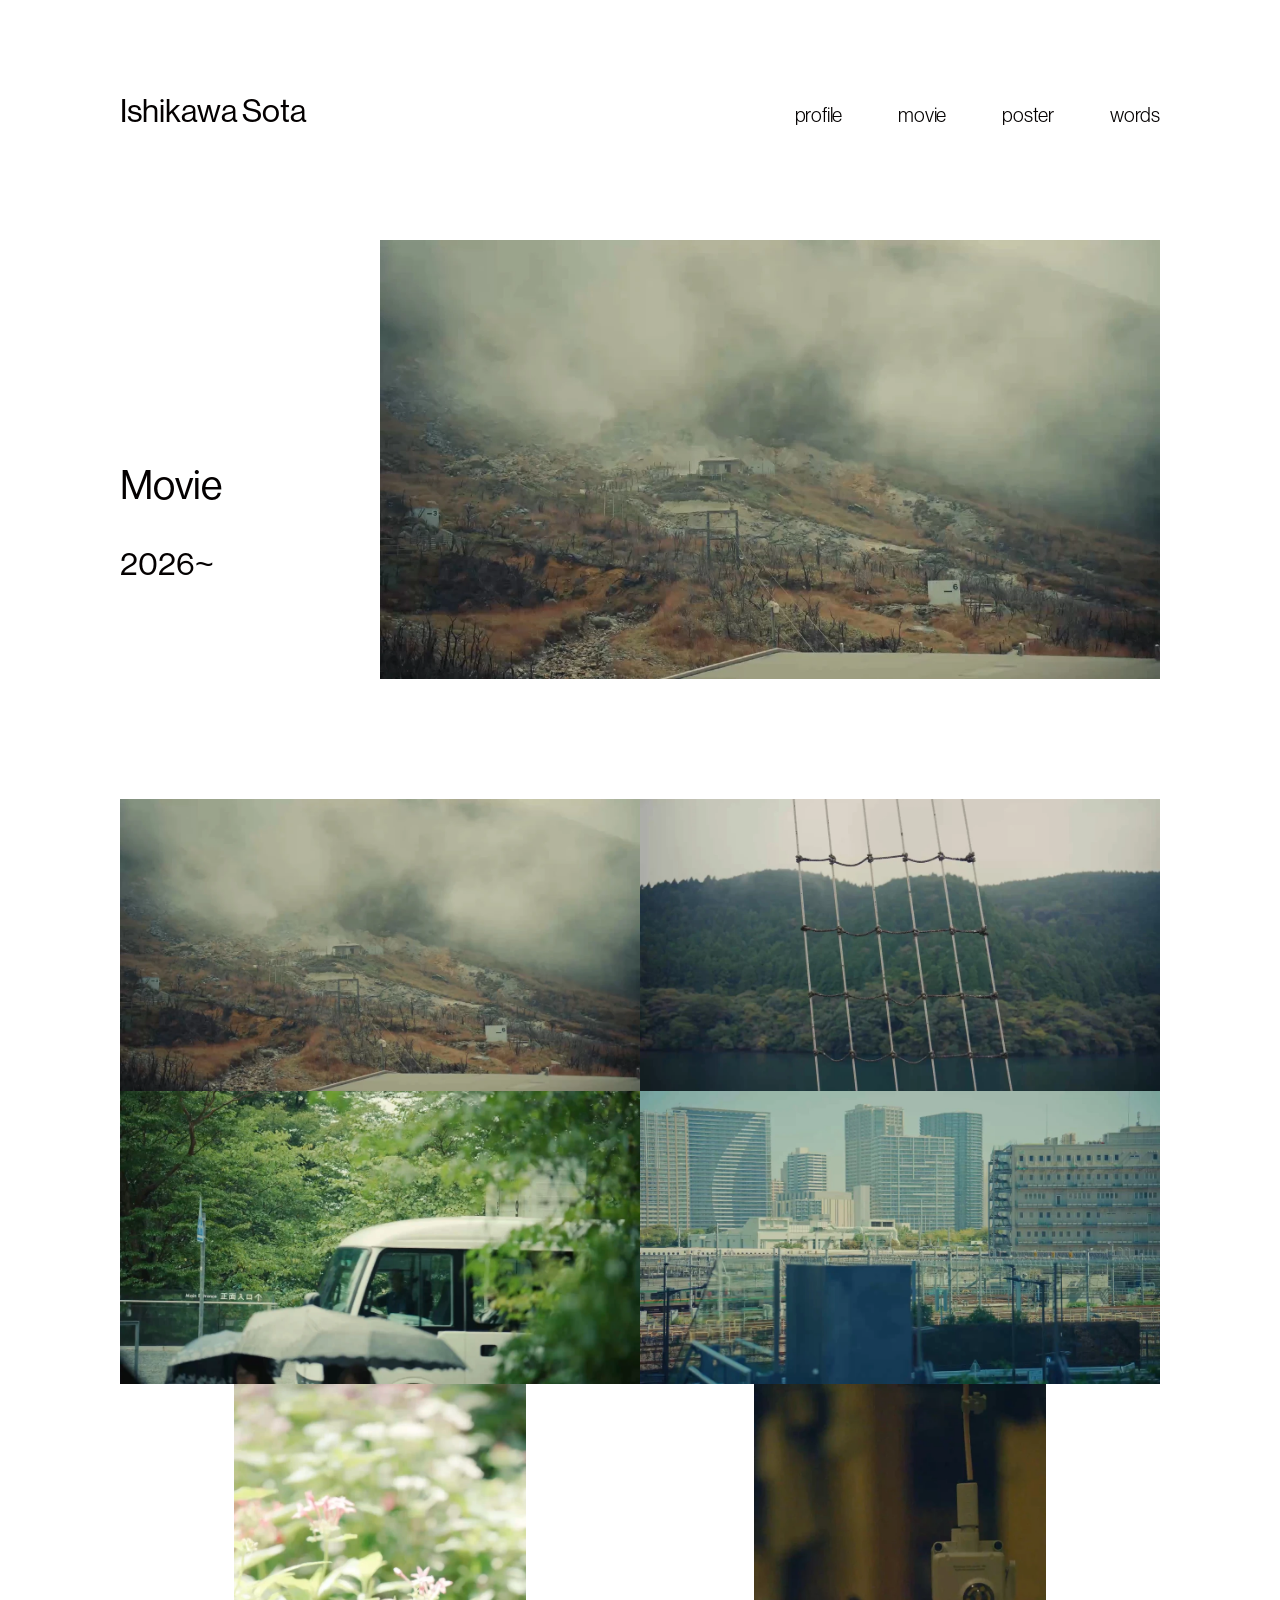
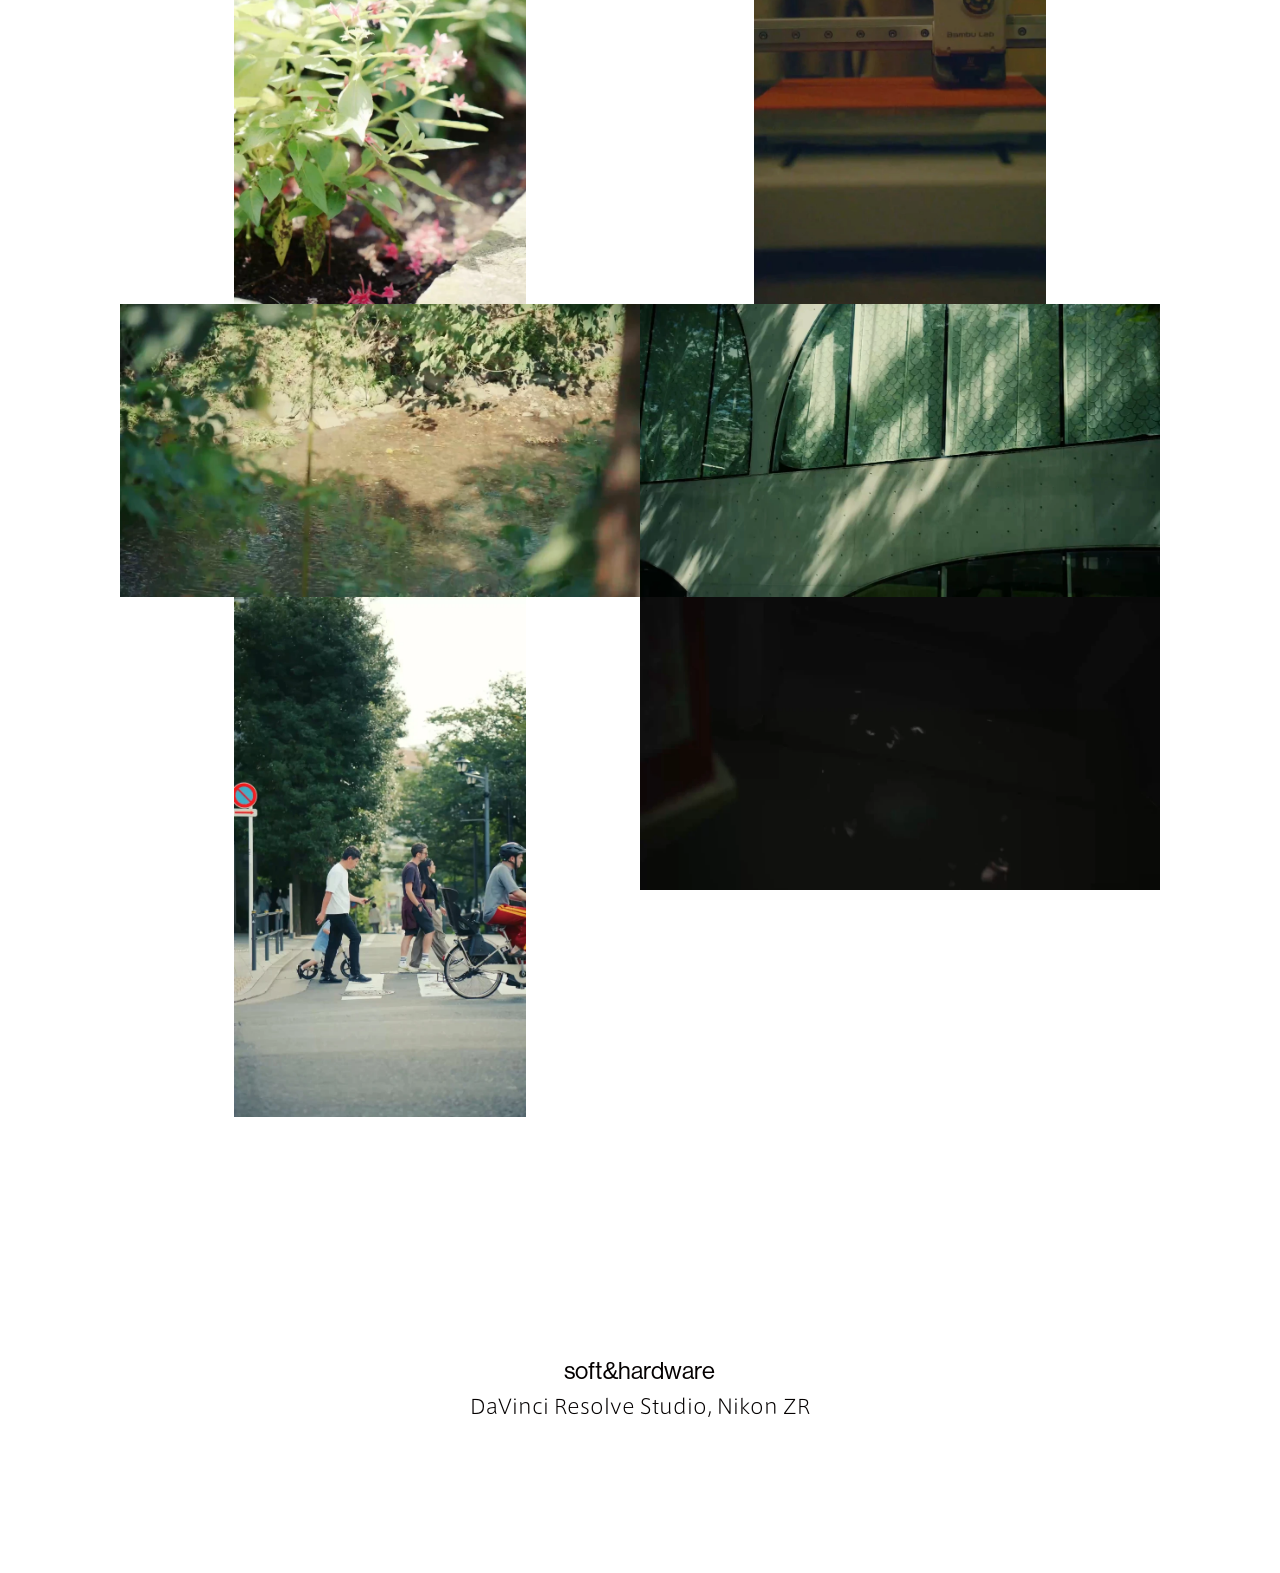
==== movie.html @ 9654fc39 "Add Movie page and apply Figma updates - Movie page: newest-first two-column video grid, hero plays " ====
<!DOCTYPE html>
<html lang="ja">
<head>
  <meta charset="UTF-8">
  <meta name="viewport" content="width=device-width, initial-scale=1.0">
  <title>Movie | Ishikawa Sota</title>
  <link rel="stylesheet" href="css/style.css">
</head>
<body>
  <!-- Movie（Figma: ポートフォリオ 71:120、1440px 幅） -->
  <header class="header">
    <a class="header__name" href="index.html">Ishikawa Sota</a>
    <nav class="header__nav">
      <a href="index.html#profile">profile</a>
      <a href="movie.html">movie</a>
      <a href="index.html#poster">poster</a>
      <a href="index.html#words">words</a>
    </nav>
  </header>

  <main class="work-page">
    <section class="work-hero work-hero--single">
      <div class="work-hero__text">
        <h1 class="work-hero__title">Movie</h1>
        <p class="work-hero__category">2026~</p>
      </div>
      <div class="work-hero__image movie-hero">
        <video id="movie-hero" muted playsinline preload="auto"></video>
      </div>
    </section>

    <!-- 動画は js/movie.js で日付の新しい順に並べる -->
    <div class="movie-grid">
      <div class="movie-grid__col"></div>
      <div class="movie-grid__col"></div>
    </div>

    <dl class="work-info">
      <div>
        <dt>soft&amp;hardware</dt>
        <dd>DaVinci Resolve Studio, Nikon ZR</dd>
      </div>
    </dl>
  </main>

  <script src="js/movie.js"></script>
</body>
</html>
---- css/style.css ----
@font-face {
  font-family: "Neue Haas Grotesk Display Round";
  src: url("../fonts/en/NeueHaasGrotDispRound/NeueHaasGrotDispRound-55Roman-Trial.otf") format("opentype");
  font-weight: 400;
  font-style: normal;
  font-display: block;
}

@font-face {
  font-family: "Neue Haas Grotesk Display Round";
  src: url("../fonts/en/NeueHaasGrotDispRound/NeueHaasGrotDispRound-45Light-Trial.otf") format("opentype");
  font-weight: 300;
  font-style: normal;
  font-display: swap;
}

/* top の作品タイトル用（Round ではない Display） */
@font-face {
  font-family: "Neue Haas Grotesk Display";
  src: url("../fonts/en/NeueHaasGrotDisp/NeueHaasGrotDisp-55Roman-Trial.otf") format("opentype");
  font-weight: 400;
  font-style: normal;
  font-display: swap;
}

@font-face {
  font-family: "AXIS Std";
  src: url("../fonts/ja/AxisStd/AxisStd-Light.otf") format("opentype");
  font-weight: 300;
  font-style: normal;
  font-display: swap;
}

:root {
  --color-ink: #040000;
  --color-bg: #fff;
  --font-en: "Neue Haas Grotesk Display Round", sans-serif;
  --font-ja: "AXIS Std", sans-serif;
  --gutter: 120px;
}

* {
  box-sizing: border-box;
  margin: 0;
  padding: 0;
}

body {
  background: var(--color-bg);
  color: var(--color-ink);
  font-family: var(--font-en);
}

a {
  color: inherit;
  text-decoration: none;
}

ul {
  list-style: none;
}

/* ---- top（Figma 1440px 幅：左右 120 / 3 列 360 / 列間 60 / 行間 120） ---- */

.header,
.works {
  width: min(1200px, 100% - 2 * var(--gutter));
  margin-inline: auto;
}

/* 名前と nav のベースラインを Figma の y≈120 にそろえ、作品は y=240 から */
.header {
  display: flex;
  justify-content: space-between;
  align-items: baseline;
  height: 240px;
  padding-top: 94.5px;
  line-height: 1;
}

/* ローディングの文字と同じ見た目の大きさ（42.95 × 表示倍率 240/320） */
.header__name {
  font-size: 32.21px;
  font-weight: 400;
}

.header__nav {
  display: flex;
  gap: 56px;
  font-size: 20px;
  font-weight: 300;
  letter-spacing: -0.01em;
}

.works {
  display: grid;
  grid-template-columns: repeat(3, 1fr);
  column-gap: 60px;
  row-gap: 96px;
  padding-bottom: 573px;
}

.work__thumb {
  position: relative;
  aspect-ratio: 1;
  overflow: hidden;
  border-radius: 1px;
}

.work__thumb img {
  position: absolute;
  left: var(--x);
  top: var(--y);
  width: var(--w);
  height: var(--h);
  max-width: none;
}

.work__thumb--cover {
  background: rgba(233, 233, 233, 0.3);
}

.work__thumb--cover img {
  inset: 0;
  width: 100%;
  height: 100%;
  object-fit: cover;
}

.work--empty .work__thumb {
  background: #d9d9d9;
}

/* 枠の下 24px の帯にキャプション（Figma: Neue Haas Grotesk Display 55 Roman 12px、枠のすぐ下・左 +5） */
.work__title {
  height: 24px;
  padding-left: 5px;
  font-family: "Neue Haas Grotesk Display", sans-serif;
  font-size: 12px;
  font-weight: 400;
  line-height: 14px;
  letter-spacing: -0.01em;
}

body.is-loading {
  overflow: hidden;
}

/* ---- ローディング ---- */

.loader {
  position: fixed;
  inset: 0;
  z-index: 100;
  display: grid;
  place-items: center;
  background: var(--color-bg);
  transition: opacity 400ms ease;
}

.loader.is-done {
  opacity: 0;
  pointer-events: none;
}

/* viewBox は 320 単位。表示幅 240px で logo.svg の 75%（線幅も 1.5 → 約 1.1px） */
.loader__logo {
  width: 240px;
  max-width: 80vw;
  height: auto;
  overflow: visible;
}

.loader__mark {
  fill: none;
  stroke: var(--color-ink);
  stroke-width: 1.5;
  stroke-linejoin: miter;
  stroke-miterlimit: 10;
}

/* 大文字の高さを logo.svg の文字（30.71）に合わせたサイズ */
.loader__name {
  font-family: var(--font-en);
  font-size: 42.95px;
  font-weight: 400;
  fill: var(--color-ink);
  opacity: 0;
}

/* 文字：1600ms から 800ms かけてフェードイン（Cavalry のフレーム 40→60） */
.loader.is-playing .loader__name {
  animation: loader-name-in 800ms ease-out 1600ms forwards;
}

@keyframes loader-name-in {
  to { opacity: 1; }
}

@media (prefers-reduced-motion: reduce) {
  .loader.is-playing .loader__name {
    animation: none;
    opacity: 1;
  }
}

/* ---- 作品ページ（Figma「作品１」1440px 幅：左右 120 / 本文幅 1200） ---- */

.work-hero,
.work-gallery,
.work-info {
  width: min(1200px, 100% - 2 * var(--gutter));
  margin-inline: auto;
}

/* 左 300：タイトル / 右 900：メイン画像（900×506） */
.work-hero {
  display: grid;
  grid-template-columns: 1fr 3fr;
}

.work-hero__text {
  padding-top: 202px;
}

.work-hero__title {
  font-size: 40px;
  font-weight: 400;
  line-height: 1.2;
}

.work-hero__category {
  margin-top: 7px;
  font-size: 32px;
  line-height: 1.2;
}

.work-hero__image {
  display: block;
  width: 100%;
  aspect-ratio: 900 / 506;
  object-fit: cover;
  border: 0;
}

/* YouTube：プレーヤーの縁と動画下端に黒い線が出るので、4px ずつ大きく置いて枠で切り落とす */
.work-hero__media {
  overflow: hidden;
}

.work-hero__media iframe {
  display: block;
  width: calc(100% + 8px);
  height: calc(100% + 8px);
  margin: -4px;
  border: 0;
}

/* 日本語タイトル（Figma: ヒラギノ明朝 W6。Mac 以外は明朝体で代用） */
.work-hero--mincho .work-hero__text {
  padding-top: 222px;
}

.work-hero--mincho .work-hero__title {
  font-family: "Hiragino Mincho ProN", "Yu Mincho", serif;
  font-weight: 600;
  line-height: 1.5;
}

.work-hero--mincho .work-hero__category {
  margin-top: 23px;
}

/* タイトルが 1 行の作品（Figma: タイトル y=462、カテゴリー y=545） */
.work-hero--single .work-hero__text {
  padding-top: 222px;
}

.work-hero--single .work-hero__category {
  margin-top: 35px;
}

/* 2×2、各 600×338、すき間なし */
.work-gallery {
  display: grid;
  grid-template-columns: repeat(2, 1fr);
  margin-top: 120px;
}

.work-gallery img {
  display: block;
  width: 100%;
  aspect-ratio: 600 / 338;
  object-fit: cover;
}

/* 白背景の画像に薄い影（Figma: rgba(0,0,0,0.02) を重ねる） */
.work-gallery__shade {
  position: relative;
}

.work-gallery__shade::after {
  content: "";
  position: absolute;
  inset: 0;
  background: rgba(0, 0, 0, 0.02);
}

.work-info {
  display: grid;
  gap: 52px;
  margin-top: 240px;
  padding-bottom: 147px;
  text-align: center;
}

.work-info dt {
  font-size: 24px;
  line-height: 1.2;
}

.work-info dd {
  font-family: var(--font-ja);
  font-size: 20px;
  font-weight: 300;
  line-height: 2;
}

/* ---- Movie ページ（Figma 71:120） ---- */

/* メイン：縦動画も切らずに見せる */
.movie-hero video {
  display: block;
  width: 100%;
  height: 100%;
  object-fit: contain;
}

/* 2 列（各 600）。左右の列は高さをそろえずに下へ詰める */
.movie-grid {
  display: grid;
  grid-template-columns: repeat(2, 1fr);
  align-items: start;
  width: min(1200px, 100% - 2 * var(--gutter));
  margin: 120px auto 0;
}

.movie-tile {
  display: block;
  width: 100%;
  aspect-ratio: 600 / 338;
  object-fit: cover;
}

/* 縦動画は 338×600 で列の中央に */
.movie-tile--vertical {
  width: calc(338 / 600 * 100%);
  aspect-ratio: 338 / 600;
  margin-inline: auto;
}
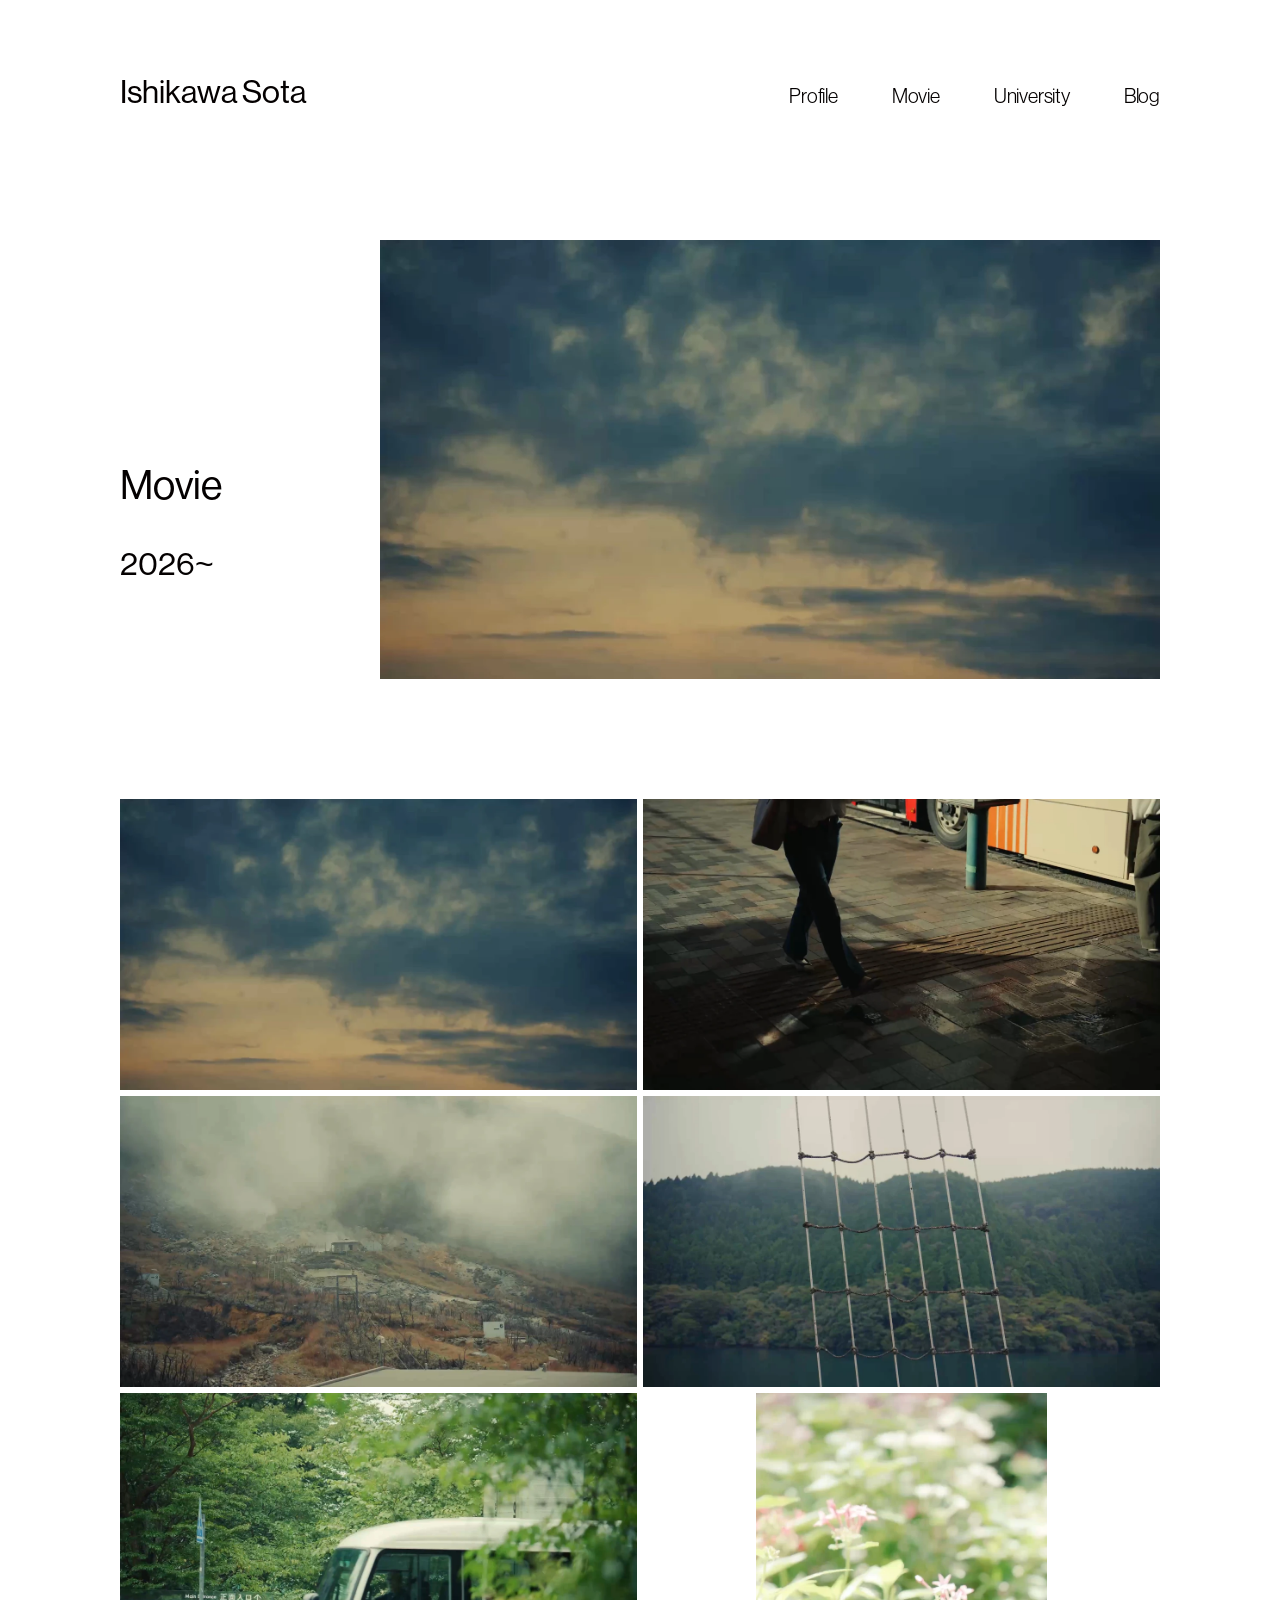
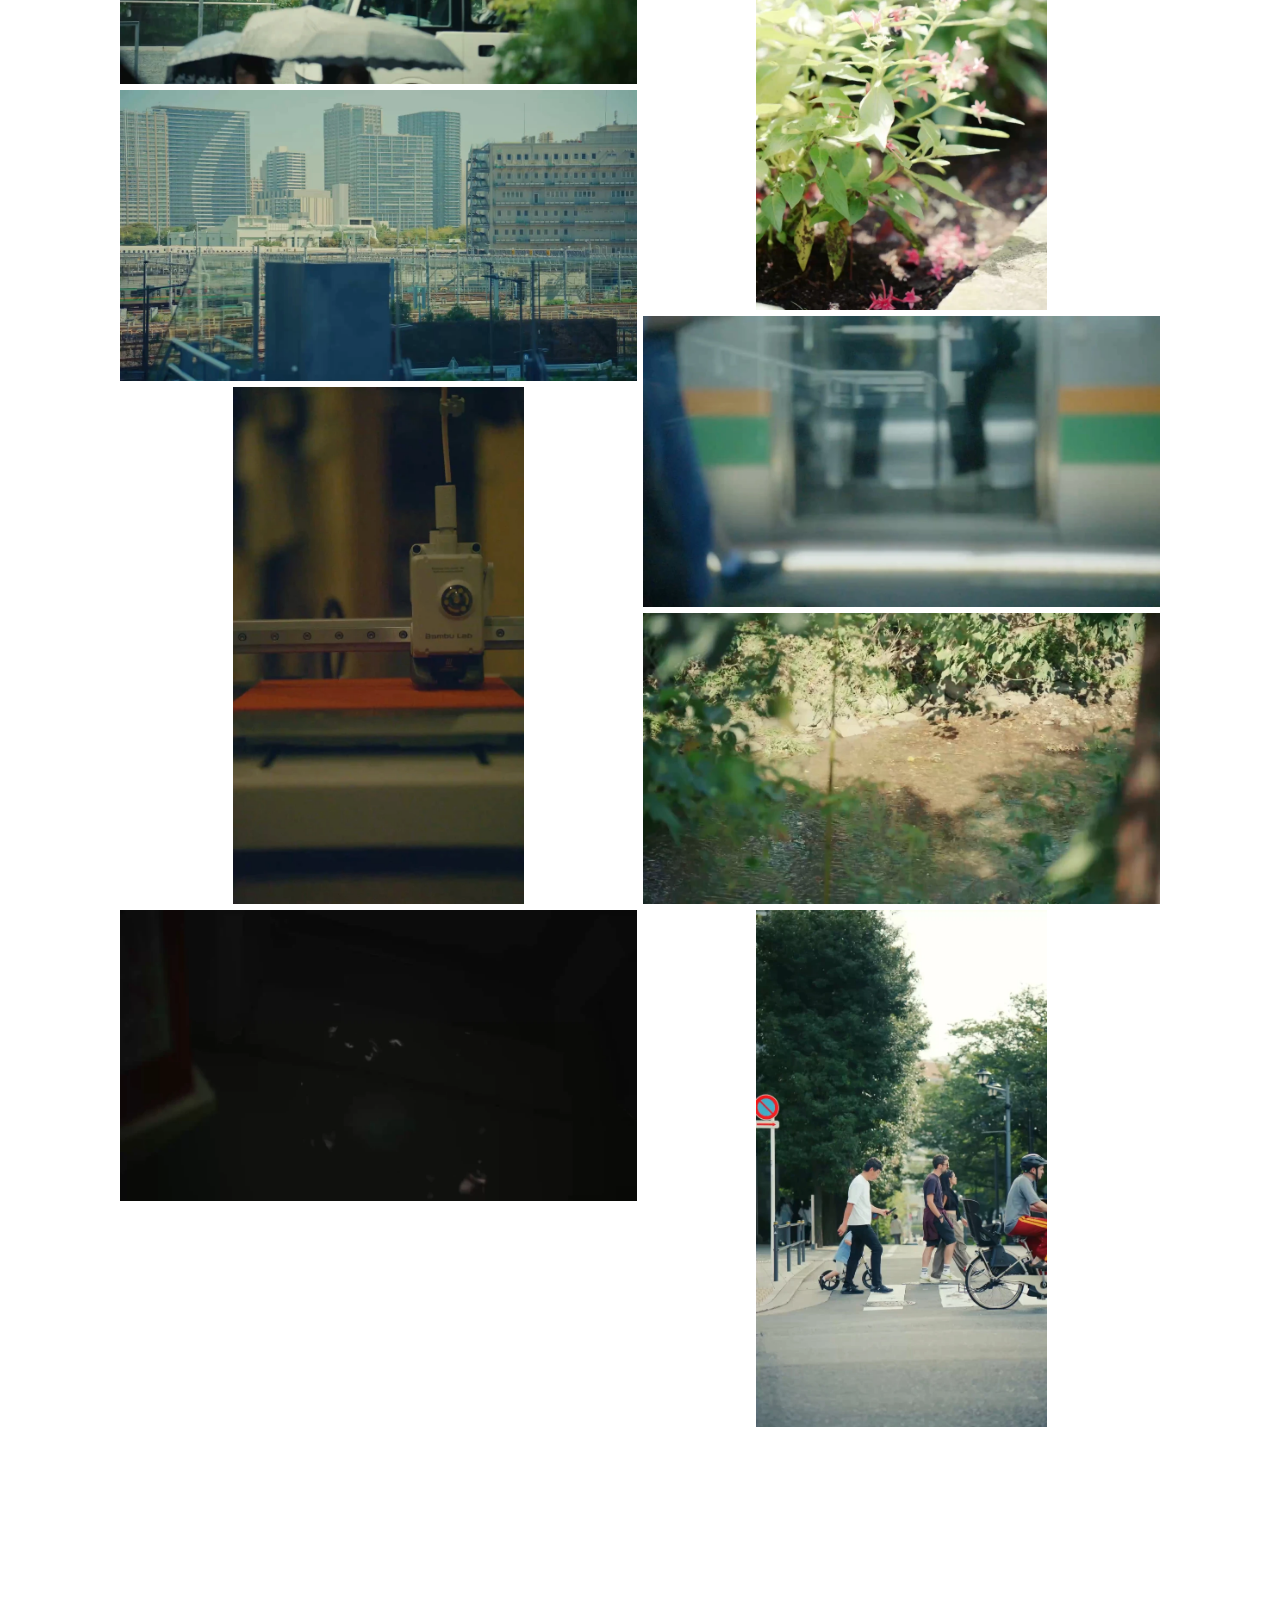
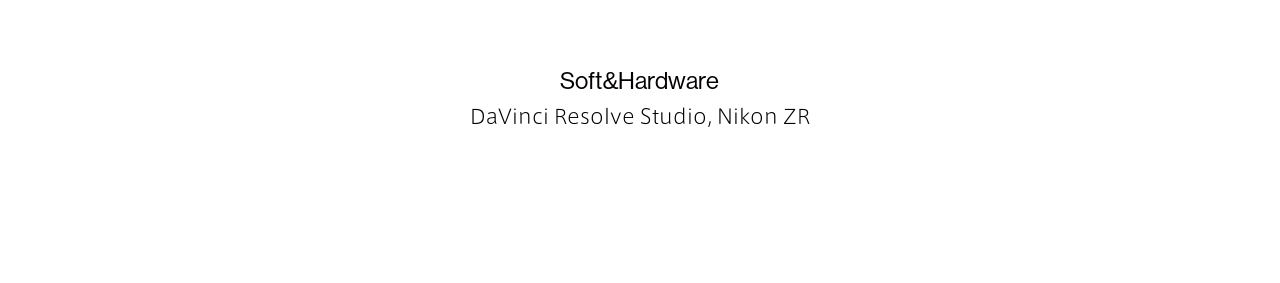
==== commit 0d6d9e73: "Add Profile, University and Palette World pages; update nav and spacing - New pages: profile.html, u" ====
--- a/movie.html
+++ b/movie.html
@@ -11,10 +11,10 @@
   <header class="header">
     <a class="header__name" href="index.html">Ishikawa Sota</a>
     <nav class="header__nav">
-      <a href="index.html#profile">profile</a>
-      <a href="movie.html">movie</a>
-      <a href="index.html#poster">poster</a>
-      <a href="index.html#words">words</a>
+      <a href="profile.html">Profile</a>
+      <a href="movie.html">Movie</a>
+      <a href="university.html">University</a>
+      <a>Blog</a>
     </nav>
   </header>
 
@@ -37,7 +37,7 @@
 
     <dl class="work-info">
       <div>
-        <dt>soft&amp;hardware</dt>
+        <dt>Soft&amp;Hardware</dt>
         <dd>DaVinci Resolve Studio, Nikon ZR</dd>
       </div>
     </dl>
--- a/css/style.css
+++ b/css/style.css
@@ -27,6 +27,22 @@
   font-family: "AXIS Std";
   src: url("../fonts/ja/AxisStd/AxisStd-Light.otf") format("opentype");
   font-weight: 300;
+  font-style: normal;
+  font-display: swap;
+}
+
+@font-face {
+  font-family: "AXIS Std";
+  src: url("../fonts/ja/AxisStd/AxisStd-Regular.otf") format("opentype");
+  font-weight: 400;
+  font-style: normal;
+  font-display: swap;
+}
+
+@font-face {
+  font-family: "AXIS Std";
+  src: url("../fonts/ja/AxisStd/AxisStd-Medium.otf") format("opentype");
+  font-weight: 500;
   font-style: normal;
   font-display: swap;
 }
@@ -68,13 +84,13 @@
   margin-inline: auto;
 }
 
-/* 名前と nav のベースラインを Figma の y≈120 にそろえ、作品は y=240 から */
+/* 名前と nav のベースラインを Figma の y≈102 にそろえ、本文は y=240 から */
 .header {
   display: flex;
   justify-content: space-between;
   align-items: baseline;
   height: 240px;
-  padding-top: 94.5px;
+  padding-top: 75.5px;
   line-height: 1;
 }
 
@@ -86,7 +102,7 @@
 
 .header__nav {
   display: flex;
-  gap: 56px;
+  gap: 54px;
   font-size: 20px;
   font-weight: 300;
   letter-spacing: -0.01em;
@@ -280,10 +296,11 @@
   margin-top: 35px;
 }
 
-/* 2×2、各 600×338、すき間なし */
+/* 2 列、各 600×338 の比率、写真の間は 6px（Figma の白い線をすべての作品ページでそろえる） */
 .work-gallery {
   display: grid;
   grid-template-columns: repeat(2, 1fr);
+  gap: 6px;
   margin-top: 120px;
 }
 
@@ -304,6 +321,33 @@
   position: absolute;
   inset: 0;
   background: rgba(0, 0, 0, 0.02);
+}
+
+/* 画像の上に薄いグレーを重ねる（Figma: rgba(233,233,233,0.3)） */
+.work-gallery__veil {
+  position: relative;
+}
+
+.work-gallery__veil::after {
+  content: "";
+  position: absolute;
+  inset: 0;
+  background: rgba(233, 233, 233, 0.3);
+}
+
+/* 左に縦長の 1 枚、右に 3 枚を縦に積む（Palette World） */
+.work-gallery--split {
+  align-items: start;
+}
+
+.work-gallery--split .work-gallery__tall {
+  aspect-ratio: auto;
+  height: auto;
+}
+
+.work-gallery__stack {
+  display: grid;
+  gap: 6px;
 }
 
 .work-info {
@@ -341,8 +385,14 @@
   display: grid;
   grid-template-columns: repeat(2, 1fr);
   align-items: start;
+  gap: 6px;
   width: min(1200px, 100% - 2 * var(--gutter));
   margin: 120px auto 0;
+}
+
+.movie-grid__col {
+  display: grid;
+  gap: 6px;
 }
 
 .movie-tile {
@@ -358,3 +408,80 @@
   aspect-ratio: 338 / 600;
   margin-inline: auto;
 }
+
+/* ---- Profile（Figma 74:2：本文は中央の 902px 幅） ---- */
+
+.profile {
+  width: min(902px, 100% - 2 * var(--gutter));
+  margin-inline: auto;
+  padding-bottom: 247px;
+}
+
+.profile__name {
+  font-size: 24px;
+  font-weight: 400;
+  line-height: 1.2;
+}
+
+.profile__text {
+  margin-top: 49px;
+  font-family: var(--font-ja);
+  font-size: 16px;
+  font-weight: 500;
+  line-height: 2;
+}
+
+.profile__text + .profile__text {
+  margin-top: 32px;
+}
+
+/* ---- University（Figma 122:3：中央に学校名、左に学年、右に授業名を横に並べる） ---- */
+
+/* 学校名を y=191 に置く（ヘッダーの 240 から 49 上げる）。下の余白は Figma の高さ 1024 に合わせる */
+.university {
+  width: min(1200px, 100% - 2 * var(--gutter));
+  margin: -49px auto 0;
+  padding-bottom: 444px;
+}
+
+.university__school {
+  font-size: 20px;
+  font-weight: 400;
+  line-height: 1.2;
+  letter-spacing: -0.01em;
+  text-align: center;
+}
+
+/* 左 240：学年 / 右：授業名（x=360 から） */
+.university__grade {
+  display: grid;
+  grid-template-columns: 240px 1fr;
+  align-items: start;
+  margin-top: 129px;
+}
+
+.university__year,
+.university__courses li {
+  font-family: var(--font-ja);
+  font-size: 16px;
+  line-height: 2;
+  letter-spacing: 0.2em;
+}
+
+.university__year {
+  font-weight: 400;
+}
+
+/* 段の間は 58px（1 行 32px と合わせて 90px ごと）。授業名どうしの間は全段 60px にそろえる
+   （字間 0.2em が最後の字のうしろにも付くので、見た目の間隔は Figma 1 段目の 63px になる） */
+.university__courses {
+  display: grid;
+  gap: 58px;
+  font-weight: 300;
+}
+
+.university__courses ul {
+  display: flex;
+  flex-wrap: wrap;
+  gap: 58px 60px;
+}
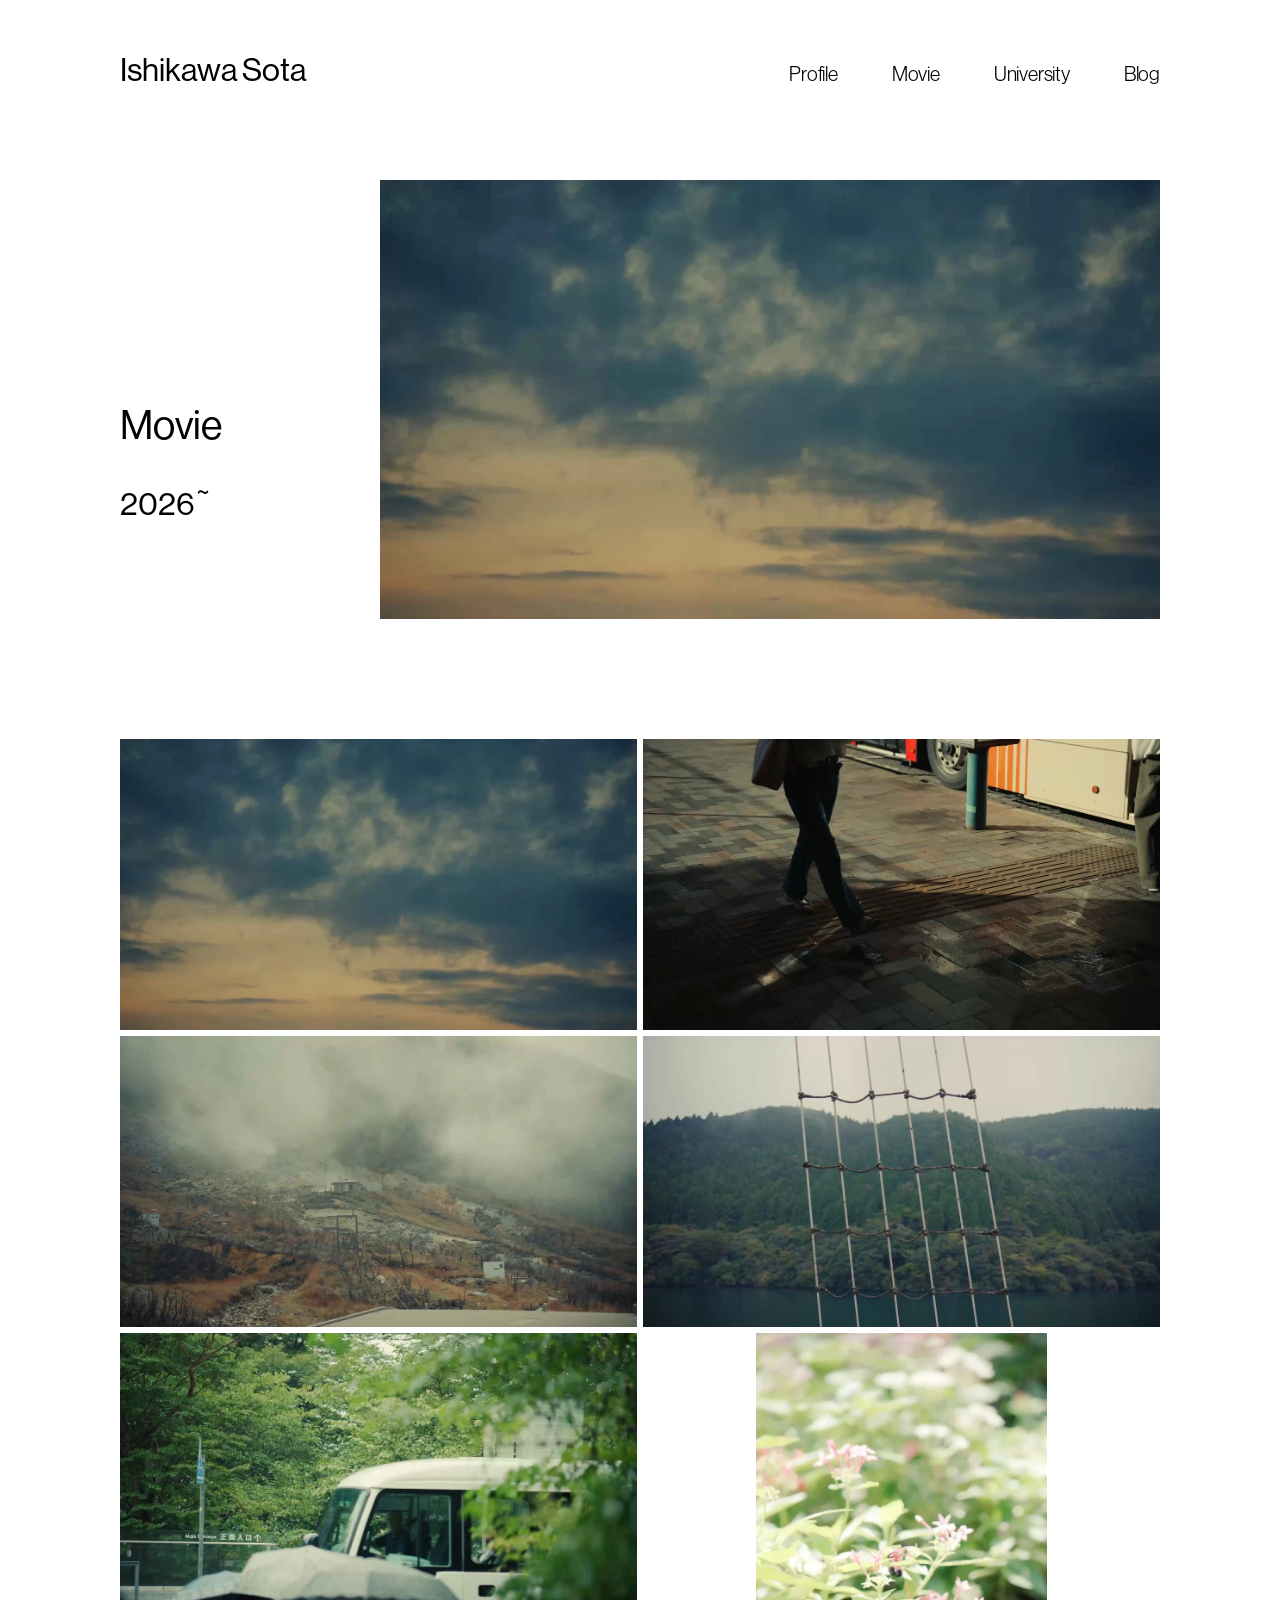
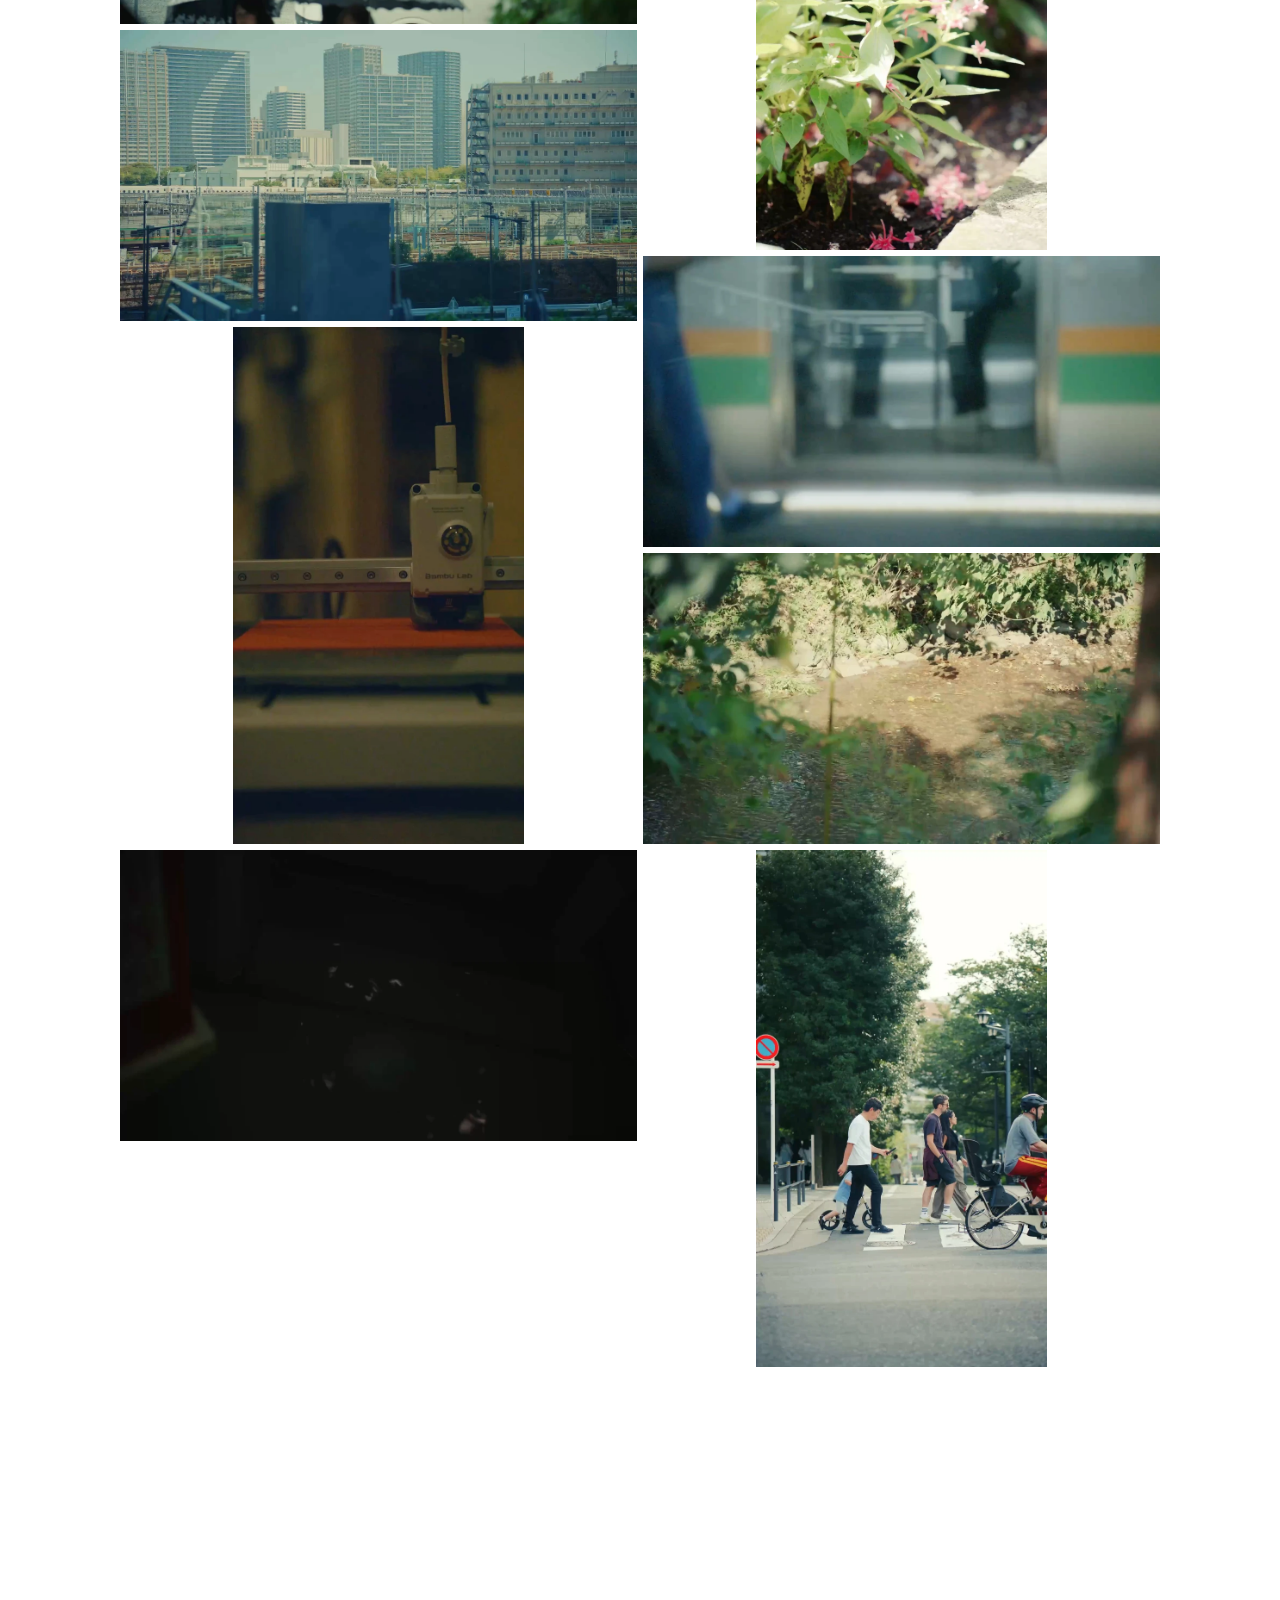
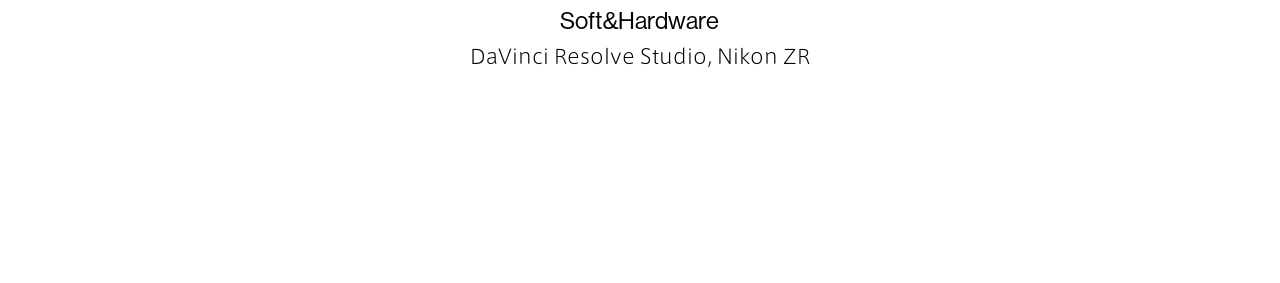
==== commit 8013e6d6: "Add text hover band and zoom for Movie videos - Links (header name and menu, top captions, Profile m" ====
--- a/movie.html
+++ b/movie.html
@@ -44,5 +44,6 @@
   </main>
 
   <script src="js/movie.js"></script>
+  <script src="js/lightbox.js"></script>
 </body>
 </html>
--- a/css/style.css
+++ b/css/style.css
@@ -84,13 +84,13 @@
   margin-inline: auto;
 }
 
-/* 名前と nav のベースラインを Figma の y≈102 にそろえ、本文は y=240 から */
+/* 全ページ共通（Figma 171:2）：名前と nav のベースラインを y≈80 にそろえ、本文は y=180 から */
 .header {
   display: flex;
   justify-content: space-between;
   align-items: baseline;
-  height: 240px;
-  padding-top: 75.5px;
+  height: 180px;
+  padding-top: 53.5px;
   line-height: 1;
 }
 
@@ -108,12 +108,13 @@
   letter-spacing: -0.01em;
 }
 
+/* 2 段（6 作品）でページの高さを Figma の 1300 に合わせる（最後のキャプションの帯の下 256） */
 .works {
   display: grid;
   grid-template-columns: repeat(3, 1fr);
   column-gap: 60px;
   row-gap: 96px;
-  padding-bottom: 573px;
+  padding-bottom: 256px;
 }
 
 .work__thumb {
@@ -143,23 +144,94 @@
   object-fit: cover;
 }
 
-.work--empty .work__thumb {
-  background: #d9d9d9;
-}
-
-/* 枠の下 24px の帯にキャプション（Figma: Neue Haas Grotesk Display 55 Roman 12px、枠のすぐ下・左 +5） */
+/* 枠の下 24px の帯にキャプション（Figma: Neue Haas Grotesk Display 55 Roman 16px、枠のすぐ下・左端をそろえる） */
+/* 帯（19 + 下 5 = 24）。幅は文字ぶんだけにして、ホバーの黒い帯を文字にそろえる */
 .work__title {
-  height: 24px;
-  padding-left: 5px;
+  width: fit-content;
+  height: 19px;
+  margin-bottom: 5px;
   font-family: "Neue Haas Grotesk Display", sans-serif;
-  font-size: 12px;
-  font-weight: 400;
-  line-height: 14px;
+  font-size: 16px;
+  font-weight: 400;
+  line-height: 19px;
   letter-spacing: -0.01em;
+}
+
+/* ---- 文字のホバー：黒い帯が左から伸びるのと同時に、文字が白くフェードインする ----
+   外したら、帯が右へ縮んで抜けるのと同時に文字が元の色へ戻る
+   対象：ヘッダーのメニューと名前 / top の作品タイトル（文字に乗せたとき。写真は別のホバーにする）/ Profile のメール / University の授業名 */
+:root {
+  --band-time: 350ms;
+  --band-ease: cubic-bezier(0.65, 0, 0.35, 1);
+}
+
+a.header__name,
+.header__nav a,
+.work__title,
+.profile__text a,
+.university__courses a {
+  position: relative;
+  z-index: 0;  /* 帯を文字のうしろ・背景の前に置く */
+  transition: color var(--band-time) ease;
+}
+
+a.header__name::before,
+.header__nav a::before,
+.work__title::before,
+.profile__text a::before,
+.university__courses a::before {
+  content: "";
+  position: absolute;
+  z-index: -1;
+  inset: -0.1em -0.2em;
+  background: var(--color-ink);
+  transform: scaleX(0);
+  transform-origin: right center;
+  transition: transform var(--band-time) var(--band-ease);
+  pointer-events: none;
+}
+
+a.header__name:is(:hover, :focus-visible),
+.header__nav a:is(:hover, :focus-visible),
+.work__title:hover,
+.work a:focus-visible .work__title,
+.profile__text a:is(:hover, :focus-visible),
+.university__courses a:is(:hover, :focus-visible) {
+  color: #fff;
+}
+
+a.header__name:is(:hover, :focus-visible)::before,
+.header__nav a:is(:hover, :focus-visible)::before,
+.work__title:hover::before,
+.work a:focus-visible .work__title::before,
+.profile__text a:is(:hover, :focus-visible)::before,
+.university__courses a:is(:hover, :focus-visible)::before {
+  transform: scaleX(1);
+  transform-origin: left center;
+  transition: transform var(--band-time) var(--band-ease);
+}
+
+@media (prefers-reduced-motion: reduce) {
+  a.header__name::before,
+  .header__nav a::before,
+  .work__title::before,
+  .profile__text a::before,
+  .university__courses a::before {
+    transition: none;
+  }
 }
 
 body.is-loading {
   overflow: hidden;
+}
+
+/* 同じタブで一度見たあと（index.html の <head> で付ける）：ローディングを最初から出さない */
+.is-loader-seen .loader {
+  display: none;
+}
+
+.is-loader-seen body.is-loading {
+  overflow: visible;
 }
 
 /* ---- ローディング ---- */
@@ -245,8 +317,10 @@
   line-height: 1.2;
 }
 
+/* 「製本」など英語フォントにない日本語は AXIS で表示する */
 .work-hero__category {
   margin-top: 7px;
+  font-family: "Neue Haas Grotesk Display Round", "AXIS Std", sans-serif;
   font-size: 32px;
   line-height: 1.2;
 }
@@ -259,6 +333,11 @@
   border: 0;
 }
 
+/* 写真を切らずに枠の中央へ（左右は白。Zine の縦写真、Your BALM. の写真） */
+.work-hero__image--contain {
+  object-fit: contain;
+}
+
 /* YouTube：プレーヤーの縁と動画下端に黒い線が出るので、4px ずつ大きく置いて枠で切り落とす */
 .work-hero__media {
   overflow: hidden;
@@ -321,6 +400,7 @@
   position: absolute;
   inset: 0;
   background: rgba(0, 0, 0, 0.02);
+  pointer-events: none;
 }
 
 /* 画像の上に薄いグレーを重ねる（Figma: rgba(233,233,233,0.3)） */
@@ -333,6 +413,7 @@
   position: absolute;
   inset: 0;
   background: rgba(233, 233, 233, 0.3);
+  pointer-events: none;  /* 下の写真をクリックできるように */
 }
 
 /* 左に縦長の 1 枚、右に 3 枚を縦に積む（Palette World） */
@@ -354,7 +435,7 @@
   display: grid;
   gap: 52px;
   margin-top: 240px;
-  padding-bottom: 147px;
+  padding-bottom: 207px;
   text-align: center;
 }
 
@@ -368,6 +449,130 @@
   font-size: 20px;
   font-weight: 300;
   line-height: 2;
+}
+
+/* ---- 写真の拡大表示（Figma 179:67、js/lightbox.js） ---- */
+
+.is-zoomable {
+  cursor: zoom-in;
+}
+
+/* キーボードで選んだときの目印は、線と同じ細い黒線に */
+.is-zoomable:focus-visible,
+.lightbox button:focus-visible {
+  outline: 1.5px solid var(--color-ink);
+  outline-offset: 4px;
+}
+
+.lightbox:focus {
+  outline: none;
+}
+
+/* 開いている間はページをスクロールさせない */
+html.is-lightbox-open {
+  overflow: hidden;
+}
+
+.lightbox {
+  position: fixed;
+  inset: 0;
+  z-index: 50;
+  background: var(--color-bg);
+  opacity: 0;
+  visibility: hidden;
+  transition: opacity 400ms ease, visibility 0s linear 400ms;
+}
+
+.lightbox.is-open {
+  opacity: 1;
+  visibility: visible;
+  transition: opacity 400ms ease, visibility 0s;
+}
+
+/* 写真の枠：1440 幅の画面で x=120・y=120 から 1200×746（下は 158 あける）。写真は切らずに中央へ */
+.lightbox__frame {
+  position: absolute;
+  top: 120px;
+  bottom: 158px;
+  left: 50%;
+  width: min(1200px, 100% - 2 * var(--gutter));
+  translate: -50% 0;
+}
+
+.lightbox__image,
+.lightbox__video {
+  display: block;
+  width: 100%;
+  height: 100%;
+  object-fit: contain;
+  transition: opacity 200ms ease;
+}
+
+/* 写真と動画はどちらか一方だけ出す */
+.lightbox__image[hidden],
+.lightbox__video[hidden] {
+  display: none;
+}
+
+/* 高解像度の画像を読み込んでいる間は出さない（写真の切り替わりで枠が一瞬ずれないように） */
+.lightbox__image.is-loading {
+  opacity: 0;
+}
+
+.lightbox button {
+  position: absolute;
+  padding: 0;
+  border: 0;
+  background: none;
+  color: var(--color-ink);
+  cursor: pointer;
+  transition: opacity 300ms ease;
+}
+
+/* 3 秒操作がないとき（js/lightbox.js が is-idle を付ける）：× と < > は 1 秒かけて消え、カーソルも隠す。操作で 0.3 秒で戻る */
+.lightbox.is-idle button {
+  opacity: 0;
+  transition-duration: 1000ms;
+}
+
+.lightbox.is-idle,
+.lightbox.is-idle * {
+  cursor: none;
+}
+
+.lightbox svg {
+  display: block;
+  fill: none;
+  stroke: currentColor;
+  stroke-width: 1.5;
+}
+
+/* × は枠の右上の角に約 35×35（腕の長さ 50） */
+.lightbox__close {
+  top: 0;
+  right: 0;
+}
+
+/* < > は約 18×35（腕の長さ 25）。枠の上下の真ん中で、外側の端が画面の端から 60（1440 幅で x=60〜78 と 1362〜1380） */
+.lightbox__prev,
+.lightbox__next {
+  top: 50%;
+  translate: 0 -50%;
+}
+
+.lightbox__prev {
+  left: -60px;
+}
+
+.lightbox__next {
+  right: -60px;
+}
+
+@media (prefers-reduced-motion: reduce) {
+  .lightbox,
+  .lightbox.is-open {
+    transition: none;
+  }
 }
 
 /* ---- Movie ページ（Figma 71:120） ---- */
@@ -414,17 +619,34 @@
 .profile {
   width: min(902px, 100% - 2 * var(--gutter));
   margin-inline: auto;
-  padding-bottom: 247px;
+  padding-bottom: 307px;
+}
+
+/* 名前（AXIS Medium 24px）の右 16px に読み仮名（12px）。ベースラインをそろえる */
+.profile__heading {
+  display: flex;
+  align-items: baseline;
+  gap: 16px;
+}
+
+.profile__name,
+.profile__kana {
+  font-family: var(--font-ja);
+  font-weight: 500;
+  line-height: 2;
 }
 
 .profile__name {
   font-size: 24px;
-  font-weight: 400;
-  line-height: 1.2;
-}
-
+}
+
+.profile__kana {
+  font-size: 12px;
+}
+
+/* 名前の行（高さ 48px）の下 30px から本文（Figma y=258） */
 .profile__text {
-  margin-top: 49px;
+  margin-top: 30px;
   font-family: var(--font-ja);
   font-size: 16px;
   font-weight: 500;
@@ -435,29 +657,41 @@
   margin-top: 32px;
 }
 
+/* 1 字ずつの字間（Figma のトラッキング。Profile と University で使う。m = マイナス、p = プラス、数字は 1/100 em） */
+.ls-m30 { letter-spacing: -0.3em; }
+.ls-m22 { letter-spacing: -0.22em; }
+.ls-m20 { letter-spacing: -0.2em; }
+.ls-m1 { letter-spacing: -0.01em; }
+.ls-p5 { letter-spacing: 0.05em; }
+.ls-p10 { letter-spacing: 0.1em; }
+.ls-p15 { letter-spacing: 0.15em; }
+.ls-p30 { letter-spacing: 0.3em; }
+
 /* ---- University（Figma 122:3：中央に学校名、左に学年、右に授業名を横に並べる） ---- */
 
-/* 学校名を y=191 に置く（ヘッダーの 240 から 49 上げる）。下の余白は Figma の高さ 1024 に合わせる */
+/* 学校名を y=158 に置く（ヘッダーの下端 180 から 22 上げる）。下の余白は Figma の高さ 1024 に合わせる */
 .university {
   width: min(1200px, 100% - 2 * var(--gutter));
-  margin: -49px auto 0;
-  padding-bottom: 444px;
-}
-
+  margin: -22px auto 0;
+  padding-bottom: 504px;
+}
+
+/* 中央ぞろえで、ページの中央から右へ 28px（Figma: left calc(50% + 28px)） */
 .university__school {
   font-size: 20px;
   font-weight: 400;
   line-height: 1.2;
   letter-spacing: -0.01em;
   text-align: center;
-}
-
-/* 左 240：学年 / 右：授業名（x=360 から） */
+  translate: 28px 0;
+}
+
+/* 左 240：学年 / 右：授業名（x=360 から）。学年と授業名の 1 段目は y=308 */
 .university__grade {
   display: grid;
   grid-template-columns: 240px 1fr;
   align-items: start;
-  margin-top: 129px;
+  margin-top: 102px;
 }
 
 .university__year,
@@ -472,16 +706,93 @@
   font-weight: 400;
 }
 
-/* 段の間は 58px（1 行 32px と合わせて 90px ごと）。授業名どうしの間は全段 60px にそろえる
-   （字間 0.2em が最後の字のうしろにも付くので、見た目の間隔は Figma 1 段目の 63px になる） */
+/* 段の間は 58px（1 行 32px と合わせて 90px ごと） */
 .university__courses {
   display: grid;
   gap: 58px;
   font-weight: 300;
 }
 
+/* 授業名の列（Figma）：2 列目は x=620、3 列目は x=903。演習の段は名前が長いので 2 つ目を x=806 に */
 .university__courses ul {
-  display: flex;
-  flex-wrap: wrap;
-  gap: 58px 60px;
-}
+  display: grid;
+  grid-template-columns: 260px 283px max-content;
+}
+
+.university__courses .university__wide {
+  grid-template-columns: 446px max-content;
+}
+
+.university__courses li {
+  white-space: nowrap;
+}
+
+/* ホバーした授業の写真（Figma 144:6 ほか）：y=102〜780 の帯に画面幅いっぱいで敷き、黒を重ねて文字を白に */
+.university-page {
+  position: relative;
+}
+
+.university-page .header,
+.university-page .university {
+  position: relative;
+  z-index: 1;
+}
+
+/* フェードは 出るとき 0.9 秒 / 消えるとき 1.2 秒（ふだんの状態に書いた方が「消える」ときに使われる）
+   どちらも ease-in-out で、最初に一気に変わらないようにする（写真のホバーアニメーションは別に作る予定） */
+.university {
+  transition: color 1200ms ease-in-out;
+}
+
+.university-page.is-backdrop .university {
+  color: #fff;
+  transition-duration: 900ms;
+}
+
+/* 帯は y=102 から高さ 678。写真は Figma と同じく高さ 862 の枠に cover で置き、帯の下で切る（下 184 は白） */
+.university-backdrop {
+  position: absolute;
+  top: 102px;
+  left: 0;
+  right: 0;
+  height: 678px;
+  z-index: 0;
+  overflow: hidden;
+  pointer-events: none;
+}
+
+.university-backdrop__item {
+  position: absolute;
+  top: 0;
+  left: 0;
+  right: 0;
+  height: 862px;
+  opacity: 0;
+  transition: opacity 1200ms ease-in-out;
+}
+
+.university-backdrop__item.is-active {
+  opacity: 1;
+  transition-duration: 900ms;
+}
+
+.university-backdrop__item img {
+  display: block;
+  width: 100%;
+  height: 100%;
+  object-fit: cover;
+}
+
+.university-backdrop__item::after {
+  content: "";
+  position: absolute;
+  inset: 0;
+  background: rgba(0, 0, 0, var(--shade, 0.5));
+}
+
+@media (prefers-reduced-motion: reduce) {
+  .university,
+  .university-backdrop__item {
+    transition: none;
+  }
+}
